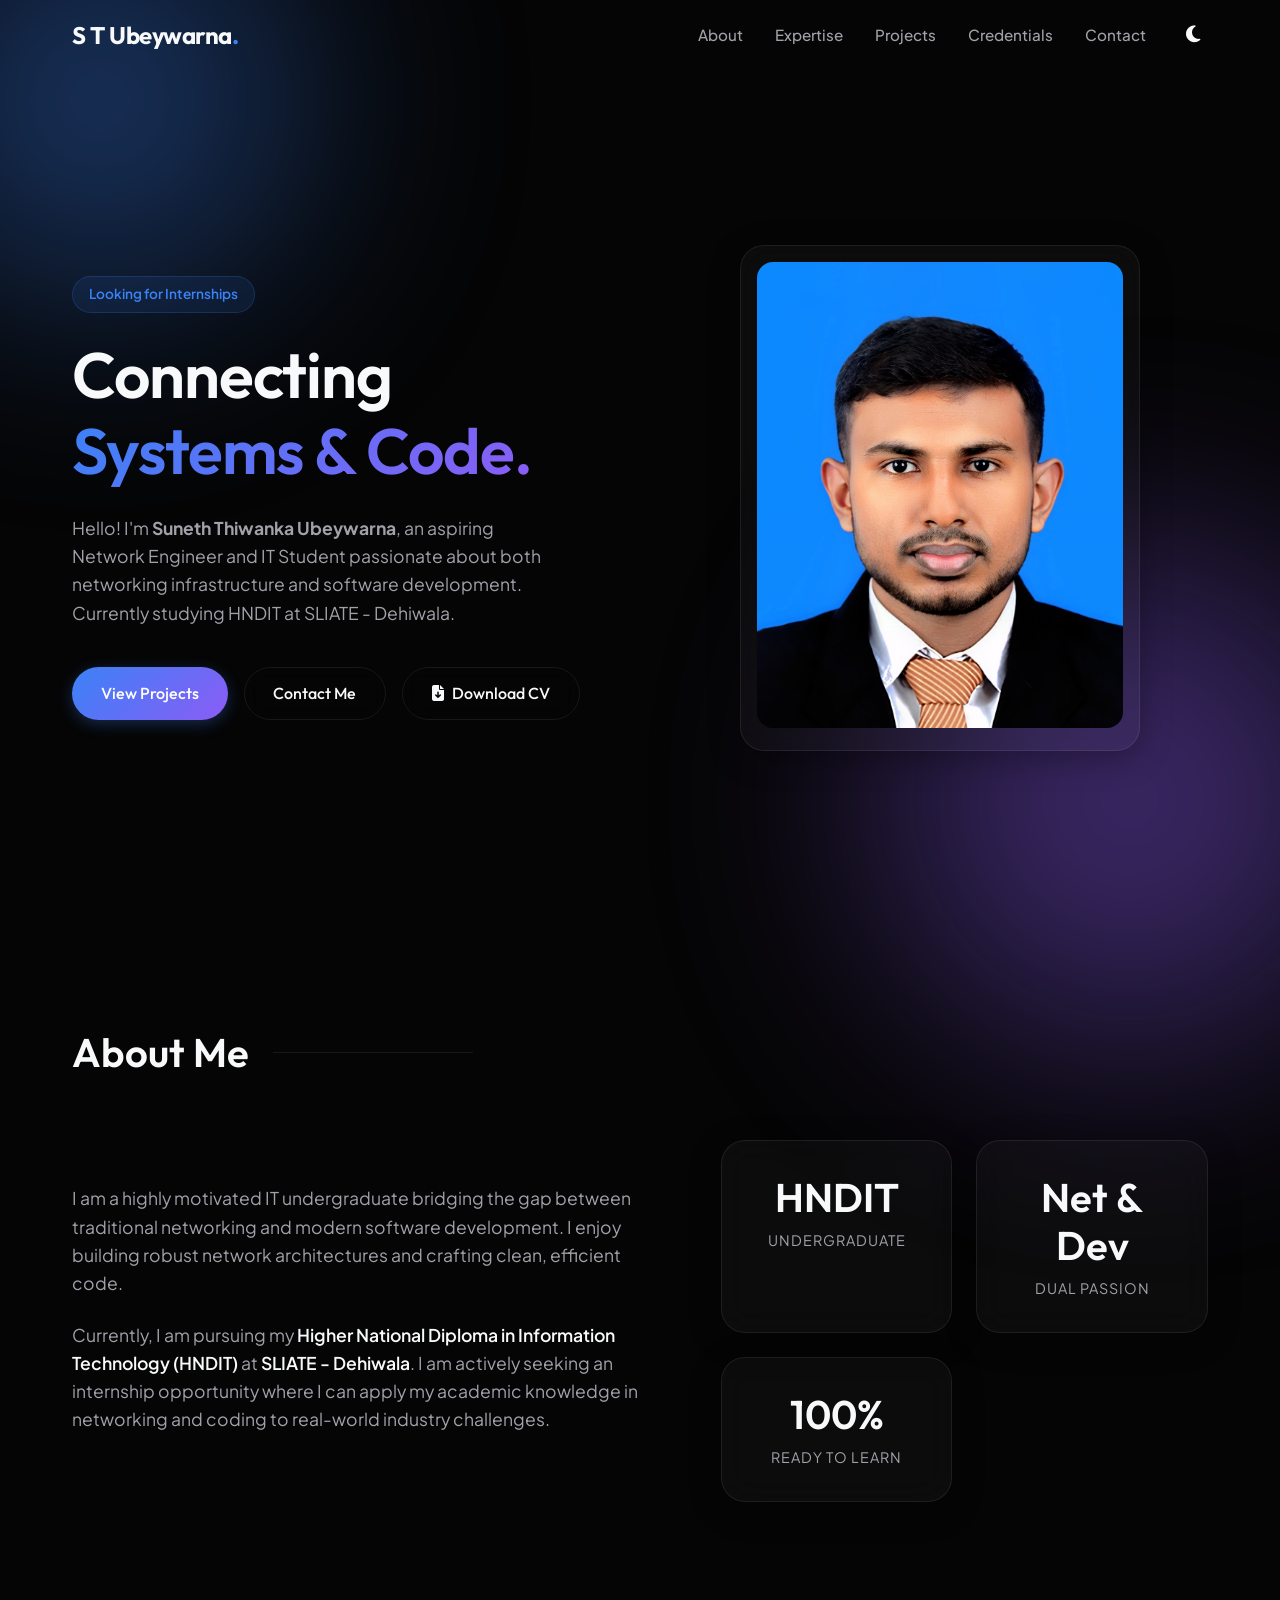
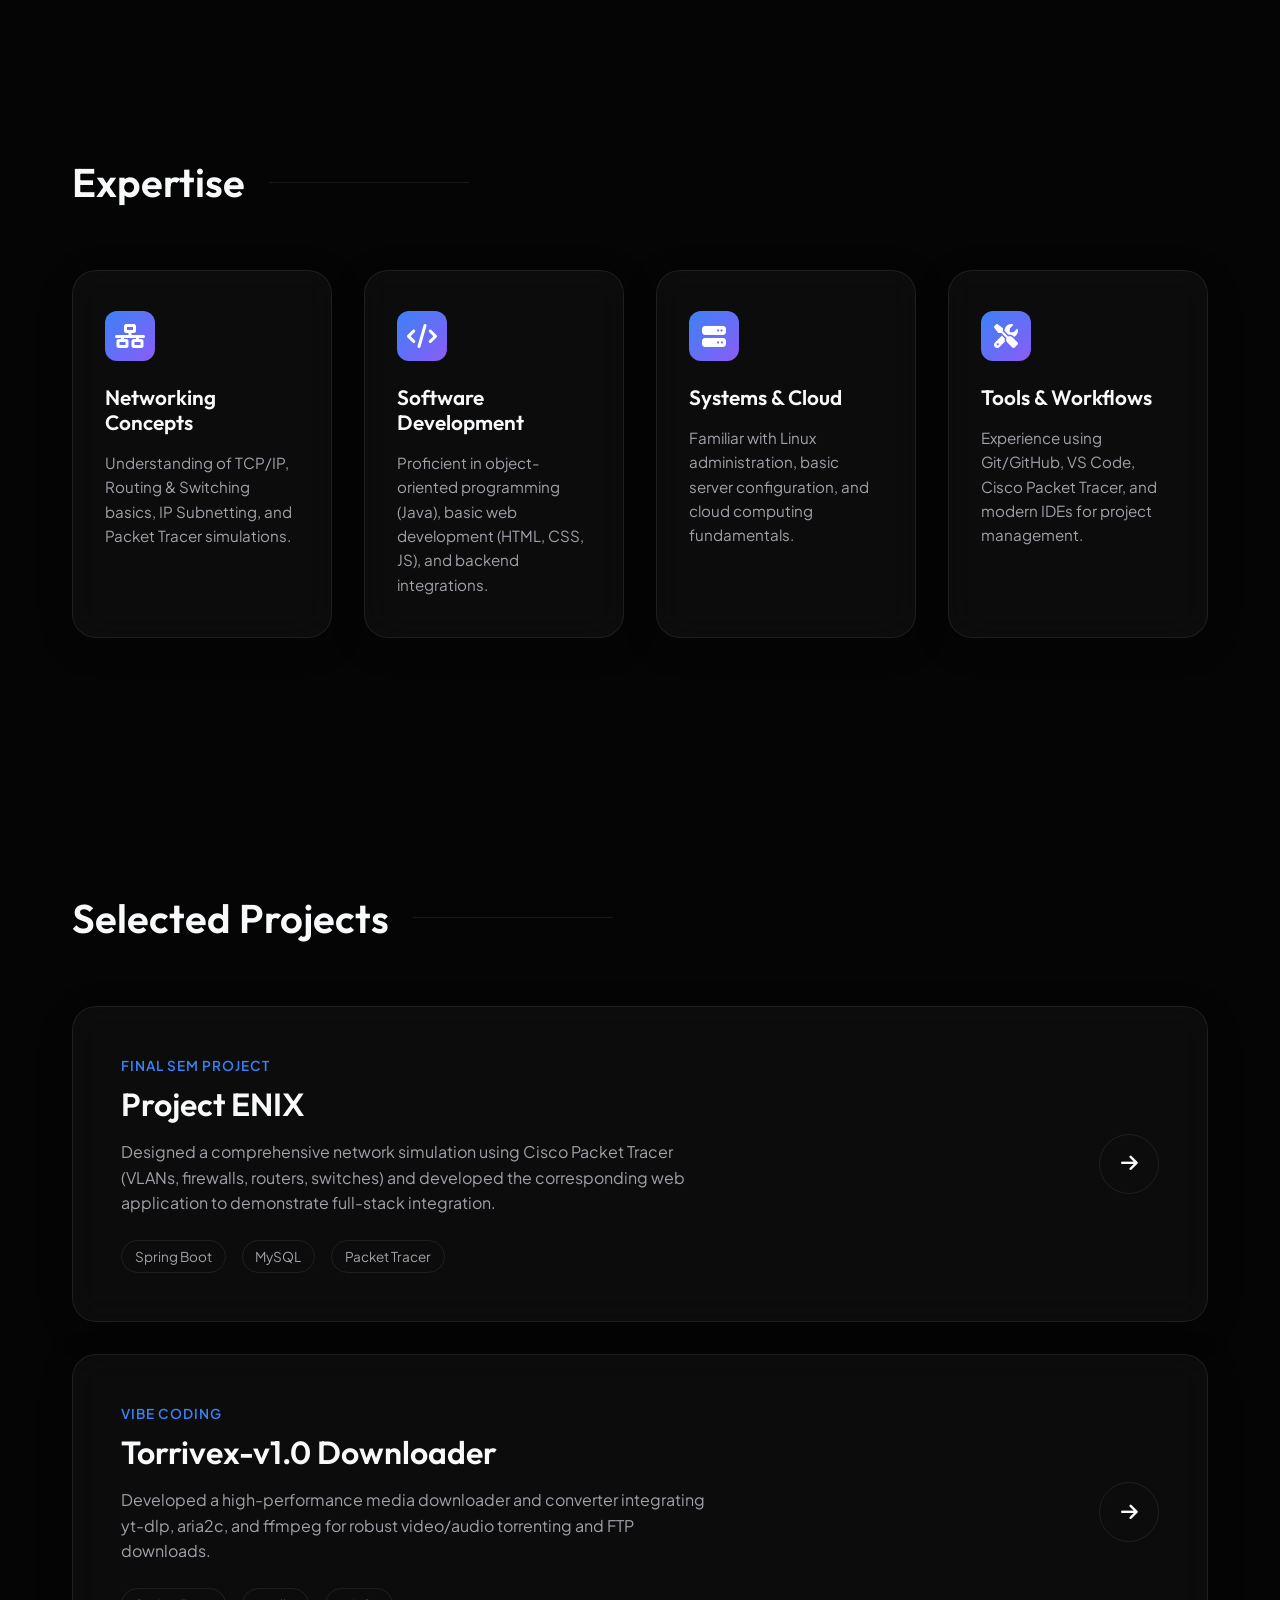
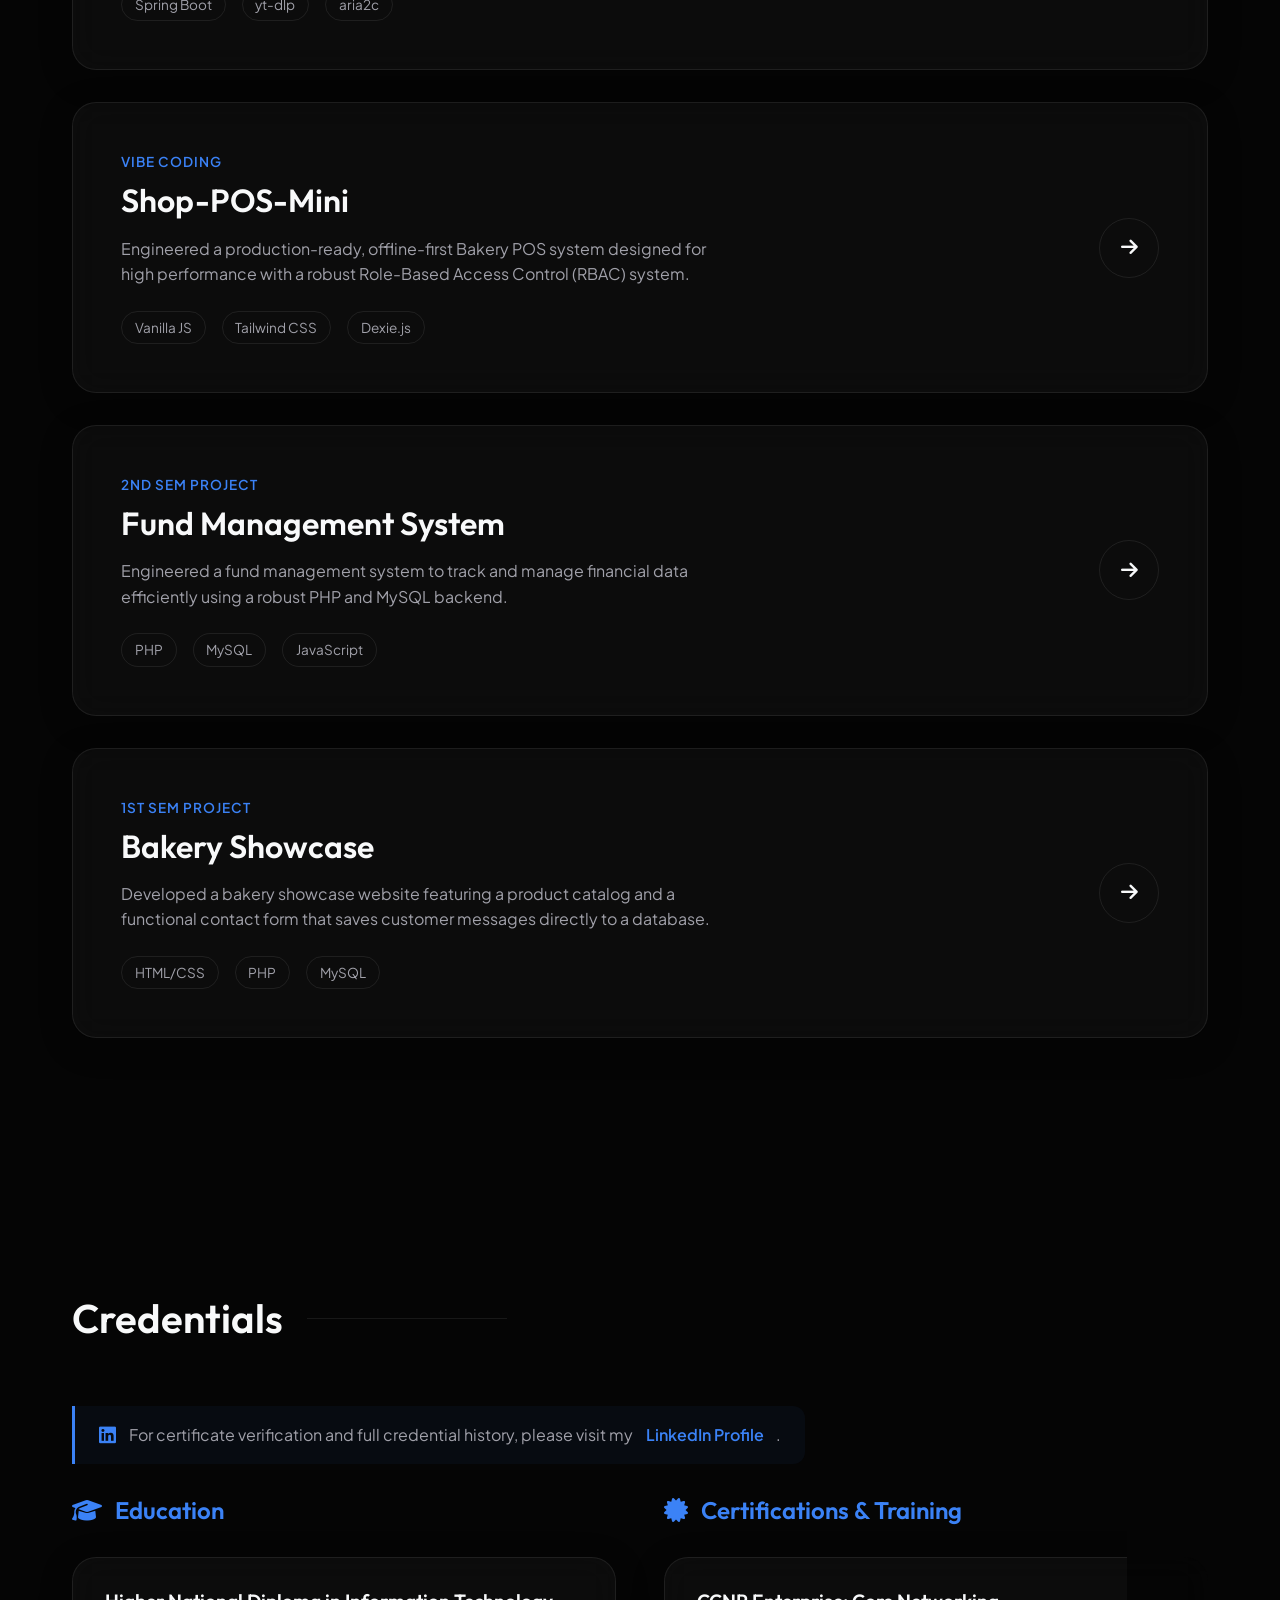
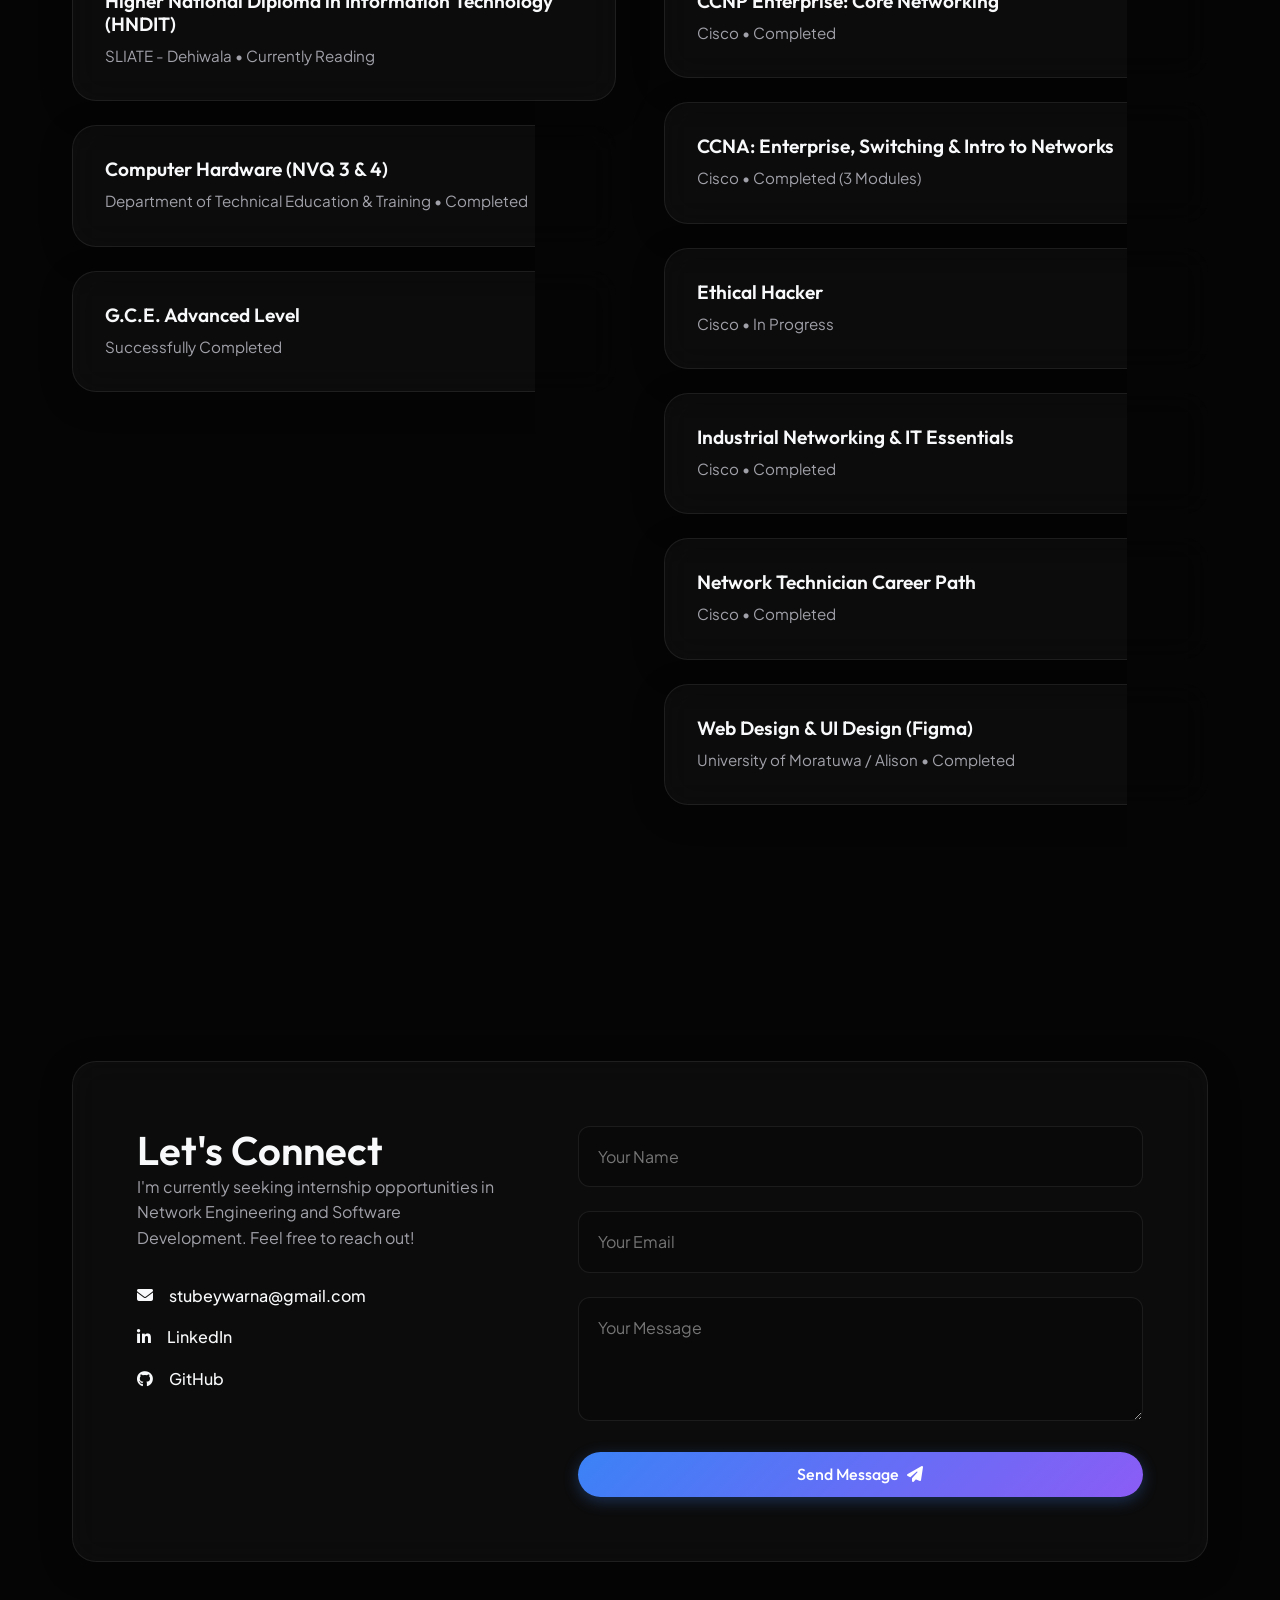
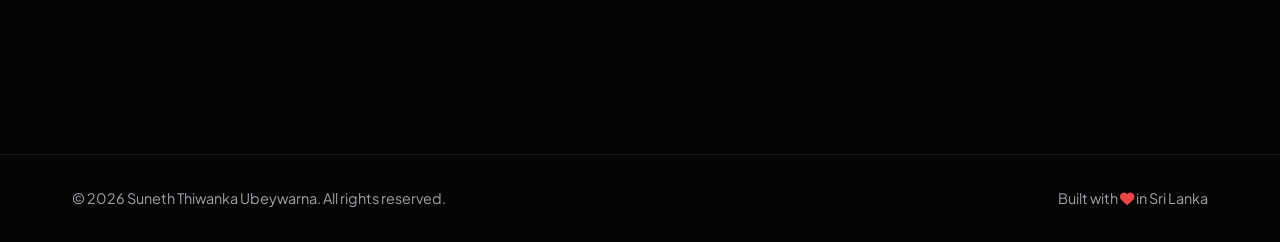
==== index.html @ 0cfcd18c "first commit first commit" ====
<!DOCTYPE html>
<html lang="en">

<head>
  <meta charset="UTF-8" />
  <meta name="viewport" content="width=device-width, initial-scale=1.0" />
  <title>Suneth Thiwanka | Network Engineer Intern</title>

  <!-- Modern Fonts -->
  <link rel="preconnect" href="https://fonts.googleapis.com">
  <link rel="preconnect" href="https://fonts.gstatic.com" crossorigin>
  <link
    href="https://fonts.googleapis.com/css2?family=Outfit:wght@300;400;500;600;700&family=Plus+Jakarta+Sans:wght@400;500;600;700&display=swap"
    rel="stylesheet">

  <!-- Icons -->
  <link rel="stylesheet" href="https://cdnjs.cloudflare.com/ajax/libs/font-awesome/6.5.0/css/all.min.css">

  <!-- Stylesheet -->
  <link rel="stylesheet" href="style.css" />
</head>

<body>

  <!-- Background Effects -->
  <div class="bg-shape shape-1"></div>
  <div class="bg-shape shape-2"></div>

  <!-- Navigation -->
  <header class="glass-nav">
    <div class="nav-container">
      <a href="#" class="logo">S T Ubeywarna<span>.</span></a>
      <div class="menu-toggle" id="menu-toggle">
        <i class="fas fa-bars"></i>
      </div>
      <nav class="nav-links" id="nav-links">
        <a href="#about" class="nav-link">About</a>
        <a href="#expertise" class="nav-link">Expertise</a>
        <a href="#projects" class="nav-link">Projects</a>
        <a href="#credentials" class="nav-link">Credentials</a>
        <a href="#contact" class="nav-link">Contact</a>
        <button class="theme-toggle" id="theme-btn" aria-label="Toggle Theme">
          <i class="fas fa-moon"></i>
        </button>
      </nav>
    </div>
  </header>

  <main>
    <!-- Hero Section -->
    <section id="hero" class="hero-section">
      <div class="hero-content fade-up">
        <div class="badge">Looking for Internships</div>
        <h1 class="hero-title">
          Connecting <br />
          <span class="gradient-text">Systems & Code.</span>
        </h1>
        <p class="hero-subtitle">
          Hello! I'm <strong>Suneth Thiwanka Ubeywarna</strong>, an aspiring Network Engineer and IT Student passionate
          about both networking infrastructure and software development. Currently studying HNDIT at SLIATE - Dehiwala.
        </p>
        <div class="hero-actions">
          <a href="#projects" class="btn btn-primary">View Projects</a>
          <a href="#contact" class="btn btn-secondary">Contact Me</a>
          <a href="Suneth_Thiwanka_CV.html" target="_blank" class="btn btn-secondary"><i
              class="fas fa-file-download"></i> Download CV</a>
        </div>
      </div>
      <div class="hero-image fade-up delay-1">
        <div class="img-wrapper glass-card">
          <img src="img01.jpg" alt="Suneth Thiwanka Ubeywarna" />
          <div class="glow-effect"></div>
        </div>
      </div>
    </section>

    <!-- About Section -->
    <section id="about" class="section">
      <div class="section-header fade-up">
        <h2 class="section-title">About Me</h2>
        <div class="line"></div>
      </div>
      <div class="about-grid">
        <div class="about-text fade-up">
          <p>
            I am a highly motivated IT undergraduate bridging the gap between traditional networking and modern software
            development. I enjoy building robust network architectures and crafting clean, efficient code.
          </p>
          <p>
            Currently, I am pursuing my <strong>Higher National Diploma in Information Technology (HNDIT)</strong> at
            <strong>SLIATE - Dehiwala</strong>. I am actively seeking an internship opportunity where I can apply my
            academic knowledge in networking and coding to real-world industry challenges.
          </p>
        </div>
        <div class="stats-grid fade-up delay-1">
          <div class="stat-card glass-card">
            <h3>HNDIT</h3>
            <p>Undergraduate</p>
          </div>
          <div class="stat-card glass-card">
            <h3>Net & Dev</h3>
            <p>Dual Passion</p>
          </div>
          <div class="stat-card glass-card">
            <h3>100%</h3>
            <p>Ready to Learn</p>
          </div>
        </div>
      </div>
    </section>

    <!-- Expertise / Skills Section -->
    <section id="expertise" class="section">
      <div class="section-header fade-up">
        <h2 class="section-title">Expertise</h2>
        <div class="line"></div>
      </div>
      <div class="expertise-grid fade-up delay-1">

        <div class="expertise-card glass-card">
          <div class="icon-wrapper"><i class="fas fa-network-wired"></i></div>
          <h3>Networking Concepts</h3>
          <p>Understanding of TCP/IP, Routing & Switching basics, IP Subnetting, and Packet Tracer simulations.</p>
        </div>

        <div class="expertise-card glass-card">
          <div class="icon-wrapper"><i class="fas fa-code"></i></div>
          <h3>Software Development</h3>
          <p>Proficient in object-oriented programming (Java), basic web development (HTML, CSS, JS), and backend
            integrations.</p>
        </div>

        <div class="expertise-card glass-card">
          <div class="icon-wrapper"><i class="fas fa-server"></i></div>
          <h3>Systems & Cloud</h3>
          <p>Familiar with Linux administration, basic server configuration, and cloud computing fundamentals.</p>
        </div>

        <div class="expertise-card glass-card">
          <div class="icon-wrapper"><i class="fas fa-tools"></i></div>
          <h3>Tools & Workflows</h3>
          <p>Experience using Git/GitHub, VS Code, Cisco Packet Tracer, and modern IDEs for project management.</p>
        </div>

      </div>
    </section>

    <!-- Projects Section -->
    <section id="projects" class="section">
      <div class="section-header fade-up">
        <h2 class="section-title">Selected Projects</h2>
        <div class="line"></div>
      </div>
      <div class="projects-container">

        <!-- Project 1 -->
        <div class="project-card glass-card fade-up">
          <div class="project-content">
            <span class="project-category">Final Sem Project</span>
            <h3 class="project-title">Project ENIX</h3>
            <p class="project-desc">
              Designed a comprehensive network simulation using Cisco Packet Tracer (VLANs, firewalls, routers,
              switches) and developed the corresponding web application to demonstrate full-stack integration.
            </p>
            <div class="tech-stack">
              <span>Spring Boot</span>
              <span>MySQL</span>
              <span>Packet Tracer</span>
            </div>
          </div>
          <a href="https://github.com/suneththivanka128/ENIX" class="project-link"><i
              class="fas fa-arrow-right"></i></a>
        </div>

        <!-- Project 2 -->
        <div class="project-card glass-card fade-up delay-1">
          <div class="project-content">
            <span class="project-category">Vibe Coding</span>
            <h3 class="project-title">Torrivex-v1.0 Downloader</h3>
            <p class="project-desc">
              Developed a high-performance media downloader and converter integrating yt-dlp, aria2c, and ffmpeg for
              robust video/audio torrenting and FTP downloads.
            </p>
            <div class="tech-stack">
              <span>Spring Boot</span>
              <span>yt-dlp</span>
              <span>aria2c</span>
            </div>
          </div>
          <a href="https://github.com/suneththivanka128/Torrivex-v1.0" class="project-link"><i
              class="fas fa-arrow-right"></i></a>
        </div>

        <!-- Project 3 -->
        <div class="project-card glass-card fade-up delay-2">
          <div class="project-content">
            <span class="project-category">Vibe Coding</span>
            <h3 class="project-title">Shop-POS-Mini</h3>
            <p class="project-desc">
              Engineered a production-ready, offline-first Bakery POS system designed for high performance with a robust
              Role-Based Access Control (RBAC) system.
            </p>
            <div class="tech-stack">
              <span>Vanilla JS</span>
              <span>Tailwind CSS</span>
              <span>Dexie.js</span>
            </div>
          </div>
          <a href="https://github.com/suneththivanka128/shop-pos-mini" class="project-link"><i
              class="fas fa-arrow-right"></i></a>
        </div>

        <!-- Project 4 -->
        <div class="project-card glass-card fade-up">
          <div class="project-content">
            <span class="project-category">2nd Sem Project</span>
            <h3 class="project-title">Fund Management System</h3>
            <p class="project-desc">
              Engineered a fund management system to track and manage financial data efficiently using a robust PHP and
              MySQL backend.
            </p>
            <div class="tech-stack">
              <span>PHP</span>
              <span>MySQL</span>
              <span>JavaScript</span>
            </div>
          </div>
          <a href="https://github.com/suneththivanka128/FundManagementSystem-v2" class="project-link"><i
              class="fas fa-arrow-right"></i></a>
        </div>

        <!-- Project 5 -->
        <div class="project-card glass-card fade-up delay-1">
          <div class="project-content">
            <span class="project-category">1st Sem Project</span>
            <h3 class="project-title">Bakery Showcase</h3>
            <p class="project-desc">
              Developed a bakery showcase website featuring a product catalog and a functional contact form that saves
              customer messages directly to a database.
            </p>
            <div class="tech-stack">
              <span>HTML/CSS</span>
              <span>PHP</span>
              <span>MySQL</span>
            </div>
          </div>
          <a href="https://github.com/suneththivanka128/CakeWebsite" class="project-link"><i
              class="fas fa-arrow-right"></i></a>
        </div>

      </div>
    </section>

    <!-- Credentials Section -->
    <section id="credentials" class="section">
      <div class="section-header fade-up">
        <h2 class="section-title">Credentials</h2>
        <div class="line"></div>
      </div>

      <div class="credentials-notice fade-up">
        <p><i class="fab fa-linkedin"></i> For certificate verification and full credential history, please visit my <a
            href="https://www.linkedin.com/in/suneth-thiwanka-ubeywarna" target="_blank" class="inline-link">LinkedIn
            Profile</a>.</p>
      </div>

      <div class="credentials-grid fade-up delay-1">

        <!-- Education -->
        <div class="cred-column">
          <h3 class="cred-title"><i class="fas fa-graduation-cap"></i> Education</h3>
          <div class="cred-list">
            <div class="cred-item glass-card">
              <h4>Higher National Diploma in Information Technology (HNDIT)</h4>
              <p>SLIATE - Dehiwala &bull; Currently Reading</p>
            </div>
            <div class="cred-item glass-card">
              <h4>Computer Hardware (NVQ 3 & 4)</h4>
              <p>Department of Technical Education & Training &bull; Completed</p>
            </div>
            <div class="cred-item glass-card">
              <h4>G.C.E. Advanced Level</h4>
              <p>Successfully Completed</p>
            </div>
          </div>
        </div>

        <!-- Certifications & Training -->
        <div class="cred-column">
          <h3 class="cred-title"><i class="fas fa-certificate"></i> Certifications & Training</h3>
          <div class="cred-list">
            <div class="cred-item glass-card">
              <h4>CCNP Enterprise: Core Networking</h4>
              <p>Cisco &bull; Completed</p>
              <!-- <a href="#" class="cert-link">Verify <i class="fas fa-external-link-alt"></i></a> -->
            </div>
            <div class="cred-item glass-card">
              <h4>CCNA: Enterprise, Switching & Intro to Networks</h4>
              <p>Cisco &bull; Completed (3 Modules)</p>
              <!-- <a href="#" class="cert-link">Verify <i class="fas fa-external-link-alt"></i></a> -->
            </div>
            <div class="cred-item glass-card">
              <h4>Ethical Hacker</h4>
              <p>Cisco &bull; In Progress</p>
              <!-- <a href="#" class="cert-link">Verify <i class="fas fa-external-link-alt"></i></a> -->
            </div>
            <div class="cred-item glass-card">
              <h4>Industrial Networking & IT Essentials</h4>
              <p>Cisco &bull; Completed</p>
              <!-- <a href="#" class="cert-link">Verify <i class="fas fa-external-link-alt"></i></a> -->
            </div>
            <div class="cred-item glass-card">
              <h4>Network Technician Career Path</h4>
              <p>Cisco &bull; Completed</p>
              <!-- <a href="#" class="cert-link">Verify <i class="fas fa-external-link-alt"></i></a> -->
            </div>
            <div class="cred-item glass-card">
              <h4>Web Design & UI Design (Figma)</h4>
              <p>University of Moratuwa / Alison &bull; Completed</p>
              <!-- <a href="#" class="cert-link">Verify <i class="fas fa-external-link-alt"></i></a> -->
            </div>
          </div>
        </div>

      </div>
    </section>

    <!-- Contact Section -->
    <section id="contact" class="section">
      <div class="contact-container glass-card fade-up">
        <div class="contact-info">
          <h2 class="section-title">Let's Connect</h2>
          <p>I'm currently seeking internship opportunities in Network Engineering and Software Development. Feel free
            to reach out!</p>

          <div class="social-links">
            <a href="mailto:stubeywarna@gmail.com" class="social-btn"><i class="fas fa-envelope"></i>
              stubeywarna@gmail.com</a>
            <a href="https://www.linkedin.com/in/suneth-thiwanka-ubeywarna" class="social-btn" target="_blank"><i
                class="fab fa-linkedin-in"></i> LinkedIn</a>
            <a href="https://github.com/suneththivanka128" class="social-btn" target="_blank"><i
                class="fab fa-github"></i> GitHub</a>
          </div>
        </div>
        <div class="contact-form-wrapper">
          <form id="contact-form" class="modern-form" action="https://formspree.io/f/xzdoleed" method="POST">
            <div class="form-group">
              <input type="text" id="name" name="name" placeholder="Your Name" required>
            </div>
            <div class="form-group">
              <input type="email" id="email" name="email" placeholder="Your Email" required>
            </div>
            <div class="form-group">
              <textarea id="message" name="message" rows="4" placeholder="Your Message" required></textarea>
            </div>
            <button type="submit" class="btn btn-primary w-100">Send Message <i class="fas fa-paper-plane"></i></button>
          </form>
        </div>
      </div>
    </section>
  </main>

  <footer>
    <div class="footer-content">
      <p>&copy; 2026 Suneth Thiwanka Ubeywarna. All rights reserved.</p>
      <p class="built-with">Built with <i class="fas fa-heart"></i> in Sri Lanka</p>
    </div>
  </footer>

  <script src="script.js"></script>
</body>

</html>
---- style.css ----
/* BASE VARIABLES & THEME */
:root {
  /* Dark Theme (Default) */
  --bg-color: #050505;
  --bg-secondary: #111111;
  --text-primary: #f8f9fa;
  --text-secondary: #a1a1aa;
  
  --accent-1: #3b82f6; /* Blue */
  --accent-2: #8b5cf6; /* Purple */
  --accent-gradient: linear-gradient(135deg, var(--accent-1), var(--accent-2));
  
  --glass-bg: rgba(255, 255, 255, 0.03);
  --glass-border: rgba(255, 255, 255, 0.08);
  --glass-shadow: 0 8px 32px 0 rgba(0, 0, 0, 0.3);
  
  --font-heading: 'Outfit', sans-serif;
  --font-body: 'Plus Jakarta Sans', sans-serif;
  
  --transition: all 0.3s cubic-bezier(0.25, 0.8, 0.25, 1);
}

[data-theme="light"] {
  --bg-color: #f8fafc;
  --bg-secondary: #ffffff;
  --text-primary: #0f172a;
  --text-secondary: #64748b;
  
  --accent-1: #2563eb;
  --accent-2: #7c3aed;
  
  --glass-bg: rgba(255, 255, 255, 0.7);
  --glass-border: rgba(0, 0, 0, 0.05);
  --glass-shadow: 0 8px 32px 0 rgba(0, 0, 0, 0.05);
}

/* RESET & BASE */
* {
  margin: 0;
  padding: 0;
  box-sizing: border-box;
}

html {
  scroll-behavior: smooth;
}

body {
  font-family: var(--font-body);
  background-color: var(--bg-color);
  color: var(--text-primary);
  line-height: 1.6;
  overflow-x: hidden;
  transition: background-color 0.4s ease, color 0.4s ease;
}

/* BACKGROUND SHAPES */
.bg-shape {
  position: fixed;
  border-radius: 50%;
  filter: blur(120px);
  z-index: -1;
  opacity: 0.4;
  animation: float 20s infinite ease-in-out alternate;
}
.shape-1 {
  width: 400px;
  height: 400px;
  background: var(--accent-1);
  top: -100px;
  left: -100px;
}
.shape-2 {
  width: 500px;
  height: 500px;
  background: var(--accent-2);
  bottom: -150px;
  right: -100px;
  animation-delay: -5s;
}

@keyframes float {
  0% { transform: translate(0, 0) rotate(0deg); }
  100% { transform: translate(100px, 100px) rotate(45deg); }
}

/* TYPOGRAPHY */
h1, h2, h3, h4 {
  font-family: var(--font-heading);
  font-weight: 600;
  line-height: 1.2;
}

.gradient-text {
  background: var(--accent-gradient);
  -webkit-background-clip: text;
  -webkit-text-fill-color: transparent;
  background-clip: text;
}

/* BUTTONS */
.btn {
  display: inline-flex;
  align-items: center;
  justify-content: center;
  gap: 0.5rem;
  padding: 0.8rem 1.8rem;
  border-radius: 100px;
  font-family: var(--font-heading);
  font-weight: 500;
  text-decoration: none;
  cursor: pointer;
  transition: var(--transition);
  border: none;
  font-size: 1rem;
}

.btn-primary {
  background: var(--accent-gradient);
  color: white;
  box-shadow: 0 4px 15px rgba(59, 130, 246, 0.3);
}

.btn-primary:hover {
  transform: translateY(-2px);
  box-shadow: 0 8px 25px rgba(59, 130, 246, 0.5);
}

.btn-secondary {
  background: transparent;
  color: var(--text-primary);
  border: 1px solid var(--glass-border);
  backdrop-filter: blur(10px);
}

.btn-secondary:hover {
  background: var(--glass-bg);
  border-color: var(--accent-1);
}

/* GLASSMORPHISM UTILITIES */
.glass-card {
  background: var(--glass-bg);
  border: 1px solid var(--glass-border);
  backdrop-filter: blur(16px);
  -webkit-backdrop-filter: blur(16px);
  border-radius: 24px;
  box-shadow: var(--glass-shadow);
}

/* NAVIGATION */
.glass-nav {
  position: fixed;
  top: 0;
  width: 100%;
  z-index: 1000;
  padding: 1rem 0;
  transition: var(--transition);
}

.glass-nav.scrolled {
  background: var(--glass-bg);
  backdrop-filter: blur(20px);
  border-bottom: 1px solid var(--glass-border);
  padding: 0.8rem 0;
}

.nav-container {
  max-width: 1200px;
  margin: 0 auto;
  padding: 0 2rem;
  display: flex;
  justify-content: space-between;
  align-items: center;
}

.logo {
  font-family: var(--font-heading);
  font-size: 1.5rem;
  font-weight: 700;
  text-decoration: none;
  color: var(--text-primary);
  letter-spacing: -0.5px;
}

.logo span {
  color: var(--accent-1);
}

.nav-links {
  display: flex;
  gap: 2rem;
  align-items: center;
}

.nav-link {
  text-decoration: none;
  color: var(--text-secondary);
  font-weight: 500;
  font-size: 0.95rem;
  transition: var(--transition);
}

.nav-link:hover {
  color: var(--text-primary);
}

.theme-toggle {
  background: transparent;
  border: none;
  color: var(--text-primary);
  font-size: 1.2rem;
  cursor: pointer;
  transition: var(--transition);
  padding: 0.5rem;
  border-radius: 50%;
}
.theme-toggle:hover {
  background: var(--glass-bg);
  color: var(--accent-1);
}

.menu-toggle {
  display: none;
  font-size: 1.5rem;
  cursor: pointer;
  color: var(--text-primary);
}

/* LAYOUT & SECTIONS */
main {
  max-width: 1200px;
  margin: 0 auto;
  padding: 0 2rem;
}

.section {
  padding: 8rem 0;
}

.section-header {
  margin-bottom: 4rem;
  display: flex;
  align-items: center;
  gap: 1.5rem;
}

.section-title {
  font-size: 2.5rem;
}

.line {
  flex: 1;
  height: 1px;
  background: var(--glass-border);
  max-width: 200px;
}

/* HERO SECTION */
.hero-section {
  min-height: 100vh;
  display: grid;
  grid-template-columns: 1fr 1fr;
  align-items: center;
  gap: 4rem;
  padding-top: 6rem;
}

.badge {
  display: inline-block;
  padding: 0.4rem 1rem;
  background: rgba(59, 130, 246, 0.1);
  color: var(--accent-1);
  border: 1px solid rgba(59, 130, 246, 0.2);
  border-radius: 100px;
  font-size: 0.85rem;
  font-weight: 600;
  margin-bottom: 1.5rem;
}

.hero-title {
  font-size: clamp(3rem, 5vw, 5rem);
  margin-bottom: 1.5rem;
  letter-spacing: -1px;
}

.hero-subtitle {
  color: var(--text-secondary);
  font-size: 1.1rem;
  margin-bottom: 2.5rem;
  max-width: 90%;
}

.hero-actions {
  display: flex;
  gap: 1rem;
}

.hero-image {
  position: relative;
  display: flex;
  justify-content: center;
}

.img-wrapper {
  width: 100%;
  max-width: 400px;
  aspect-ratio: 4/5;
  padding: 1rem;
  position: relative;
}

.img-wrapper img {
  width: 100%;
  height: 100%;
  object-fit: cover;
  border-radius: 16px;
}

/* ABOUT SECTION */
.about-grid {
  display: grid;
  grid-template-columns: 1.2fr 1fr;
  gap: 4rem;
  align-items: center;
}

.about-text p {
  color: var(--text-secondary);
  margin-bottom: 1.5rem;
  font-size: 1.1rem;
}

.about-text strong {
  color: var(--text-primary);
  font-weight: 600;
}

.stats-grid {
  display: grid;
  grid-template-columns: 1fr 1fr;
  gap: 1.5rem;
}

.stat-card {
  padding: 2rem;
  text-align: center;
  transition: var(--transition);
}

.stat-card:hover {
  transform: translateY(-5px);
  border-color: var(--accent-1);
}

.stat-card h3 {
  font-size: 2.5rem;
  color: var(--text-primary);
  margin-bottom: 0.5rem;
}

.stat-card p {
  color: var(--text-secondary);
  font-size: 0.9rem;
  text-transform: uppercase;
  letter-spacing: 1px;
}

/* EXPERTISE SECTION */
.expertise-grid {
  display: grid;
  grid-template-columns: repeat(auto-fit, minmax(250px, 1fr));
  gap: 2rem;
}

.expertise-card {
  padding: 2.5rem 2rem;
  transition: var(--transition);
}

.expertise-card:hover {
  transform: translateY(-5px);
  border-color: rgba(139, 92, 246, 0.3);
  box-shadow: 0 10px 40px rgba(139, 92, 246, 0.1);
}

.icon-wrapper {
  width: 50px;
  height: 50px;
  background: var(--accent-gradient);
  border-radius: 12px;
  display: flex;
  align-items: center;
  justify-content: center;
  color: white;
  font-size: 1.5rem;
  margin-bottom: 1.5rem;
}

.expertise-card h3 {
  margin-bottom: 1rem;
  font-size: 1.3rem;
}

.expertise-card p {
  color: var(--text-secondary);
  font-size: 0.95rem;
}

/* PROJECTS SECTION */
.projects-container {
  display: flex;
  flex-direction: column;
  gap: 2rem;
}

.project-card {
  display: flex;
  justify-content: space-between;
  align-items: center;
  padding: 3rem;
  transition: var(--transition);
  position: relative;
  overflow: hidden;
}

.project-card:hover {
  border-color: var(--accent-1);
  transform: translateX(10px);
}

.project-category {
  color: var(--accent-1);
  font-size: 0.85rem;
  font-weight: 600;
  text-transform: uppercase;
  letter-spacing: 1px;
  margin-bottom: 0.5rem;
  display: block;
}

.project-title {
  font-size: 2rem;
  margin-bottom: 1rem;
}

.project-desc {
  color: var(--text-secondary);
  max-width: 600px;
  margin-bottom: 1.5rem;
}

.tech-stack {
  display: flex;
  gap: 1rem;
}

.tech-stack span {
  font-size: 0.85rem;
  color: var(--text-secondary);
  border: 1px solid var(--glass-border);
  padding: 0.3rem 0.8rem;
  border-radius: 100px;
}

.project-link {
  width: 60px;
  height: 60px;
  border-radius: 50%;
  border: 1px solid var(--glass-border);
  display: flex;
  align-items: center;
  justify-content: center;
  color: var(--text-primary);
  text-decoration: none;
  font-size: 1.2rem;
  transition: var(--transition);
}

.project-card:hover .project-link {
  background: var(--accent-1);
  border-color: var(--accent-1);
  color: white;
  transform: rotate(-45deg);
}

/* CREDENTIALS SECTION */
.credentials-grid {
  display: grid;
  grid-template-columns: 1fr 1fr;
  gap: 3rem;
}

.cred-title {
  font-size: 1.5rem;
  margin-bottom: 2rem;
  display: flex;
  align-items: center;
  gap: 0.8rem;
  color: var(--accent-1);
}

.cred-list {
  display: flex;
  flex-direction: column;
  gap: 1.5rem;
}

.cred-item {
  padding: 2rem;
  transition: var(--transition);
}

.cred-item:hover {
  transform: translateX(10px);
  border-color: rgba(139, 92, 246, 0.3);
}

.cred-item h4 {
  font-size: 1.2rem;
  margin-bottom: 0.5rem;
}

.cred-item p {
  color: var(--text-secondary);
  font-size: 0.95rem;
}

.credentials-notice {
  margin-bottom: 2rem;
  padding: 1rem 1.5rem;
  background: rgba(59, 130, 246, 0.05);
  border-left: 3px solid var(--accent-1);
  border-radius: 0 12px 12px 0;
  display: inline-block;
}

.credentials-notice p {
  display: flex;
  align-items: center;
  gap: 0.8rem;
  color: var(--text-secondary);
  font-size: 1rem;
}

.credentials-notice i {
  color: var(--accent-1);
  font-size: 1.2rem;
}

.inline-link {
  color: var(--accent-1);
  text-decoration: none;
  font-weight: 600;
  position: relative;
}

.inline-link::after {
  content: '';
  position: absolute;
  width: 0;
  height: 2px;
  bottom: -2px;
  left: 0;
  background: var(--accent-gradient);
  transition: var(--transition);
}

.inline-link:hover::after {
  width: 100%;
}

.cert-link {
  display: inline-flex;
  align-items: center;
  gap: 0.5rem;
  margin-top: 1rem;
  color: var(--accent-1);
  text-decoration: none;
  font-size: 0.85rem;
  font-weight: 600;
  transition: var(--transition);
  opacity: 0.8;
}

.cert-link:hover {
  gap: 0.8rem;
  opacity: 1;
  color: var(--accent-2);
}

/* CONTACT SECTION */
.contact-container {
  display: grid;
  grid-template-columns: 1fr 1.5fr;
  padding: 4rem;
  gap: 4rem;
}

.contact-info p {
  color: var(--text-secondary);
  margin-bottom: 2rem;
}

.social-links {
  display: flex;
  flex-direction: column;
  gap: 1rem;
}

.social-btn {
  display: inline-flex;
  align-items: center;
  gap: 1rem;
  color: var(--text-primary);
  text-decoration: none;
  font-weight: 500;
  transition: var(--transition);
}

.social-btn:hover {
  color: var(--accent-1);
  transform: translateX(5px);
}

.modern-form {
  display: flex;
  flex-direction: column;
  gap: 1.5rem;
}

.form-group input,
.form-group textarea {
  width: 100%;
  padding: 1.2rem;
  background: rgba(0, 0, 0, 0.2);
  border: 1px solid var(--glass-border);
  border-radius: 12px;
  color: var(--text-primary);
  font-family: var(--font-body);
  font-size: 1rem;
  transition: var(--transition);
}

[data-theme="light"] .form-group input,
[data-theme="light"] .form-group textarea {
  background: rgba(255, 255, 255, 0.5);
}

.form-group input:focus,
.form-group textarea:focus {
  outline: none;
  border-color: var(--accent-1);
  background: var(--glass-bg);
}

.w-100 {
  width: 100%;
}

/* FOOTER */
footer {
  border-top: 1px solid var(--glass-border);
  padding: 2rem 0;
  margin-top: 4rem;
}

.footer-content {
  max-width: 1200px;
  margin: 0 auto;
  padding: 0 2rem;
  display: flex;
  justify-content: space-between;
  align-items: center;
  color: var(--text-secondary);
  font-size: 0.9rem;
}

.built-with i {
  color: #ef4444;
}

/* RESPONSIVE DESIGN */
@media (max-width: 992px) {
  .hero-section, .about-grid, .contact-container, .credentials-grid {
    grid-template-columns: 1fr;
    gap: 3rem;
  }
  
  .hero-section {
    padding-top: 8rem;
    text-align: center;
  }
  
  .hero-actions {
    justify-content: center;
  }
  
  .project-card {
    flex-direction: column;
    align-items: flex-start;
    gap: 2rem;
    padding: 2rem;
  }
  
  .project-link {
    position: absolute;
    top: 2rem;
    right: 2rem;
  }
}

@media (max-width: 768px) {
  .menu-toggle {
    display: block;
  }
  
  .nav-links {
    position: fixed;
    top: 0;
    right: -100%;
    height: 100vh;
    width: 250px;
    background: var(--bg-secondary);
    flex-direction: column;
    justify-content: center;
    padding: 2rem;
    transition: 0.3s ease-in-out;
    border-left: 1px solid var(--glass-border);
  }
  
  .nav-links.active {
    right: 0;
  }
  
  .contact-container {
    padding: 2rem;
  }
  
  .footer-content {
    flex-direction: column;
    gap: 1rem;
    text-align: center;
  }
}

/* ANIMATIONS */
.fade-up {
  opacity: 0;
  transform: translateY(30px);
  transition: opacity 0.8s ease, transform 0.8s ease;
}

.fade-up.visible {
  opacity: 1;
  transform: translateY(0);
}

.delay-1 { transition-delay: 0.2s; }
.delay-2 { transition-delay: 0.4s; }
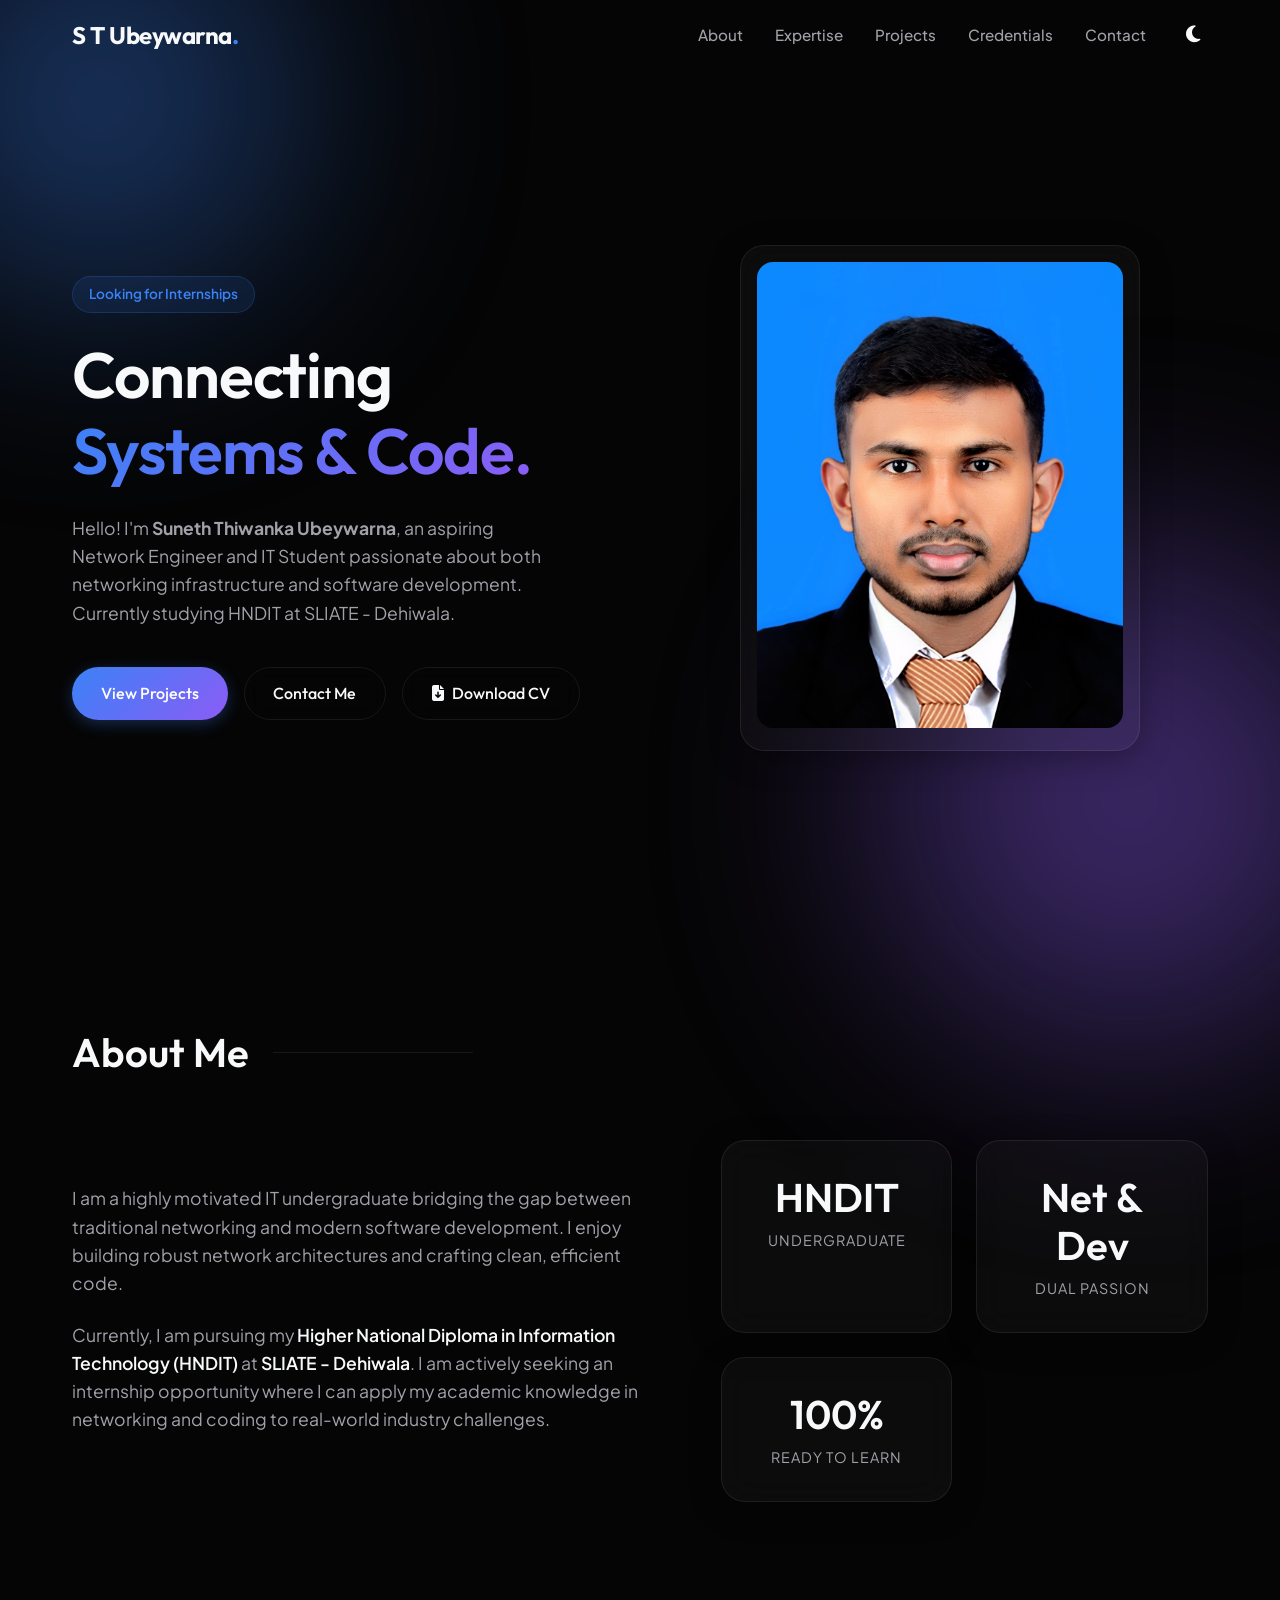
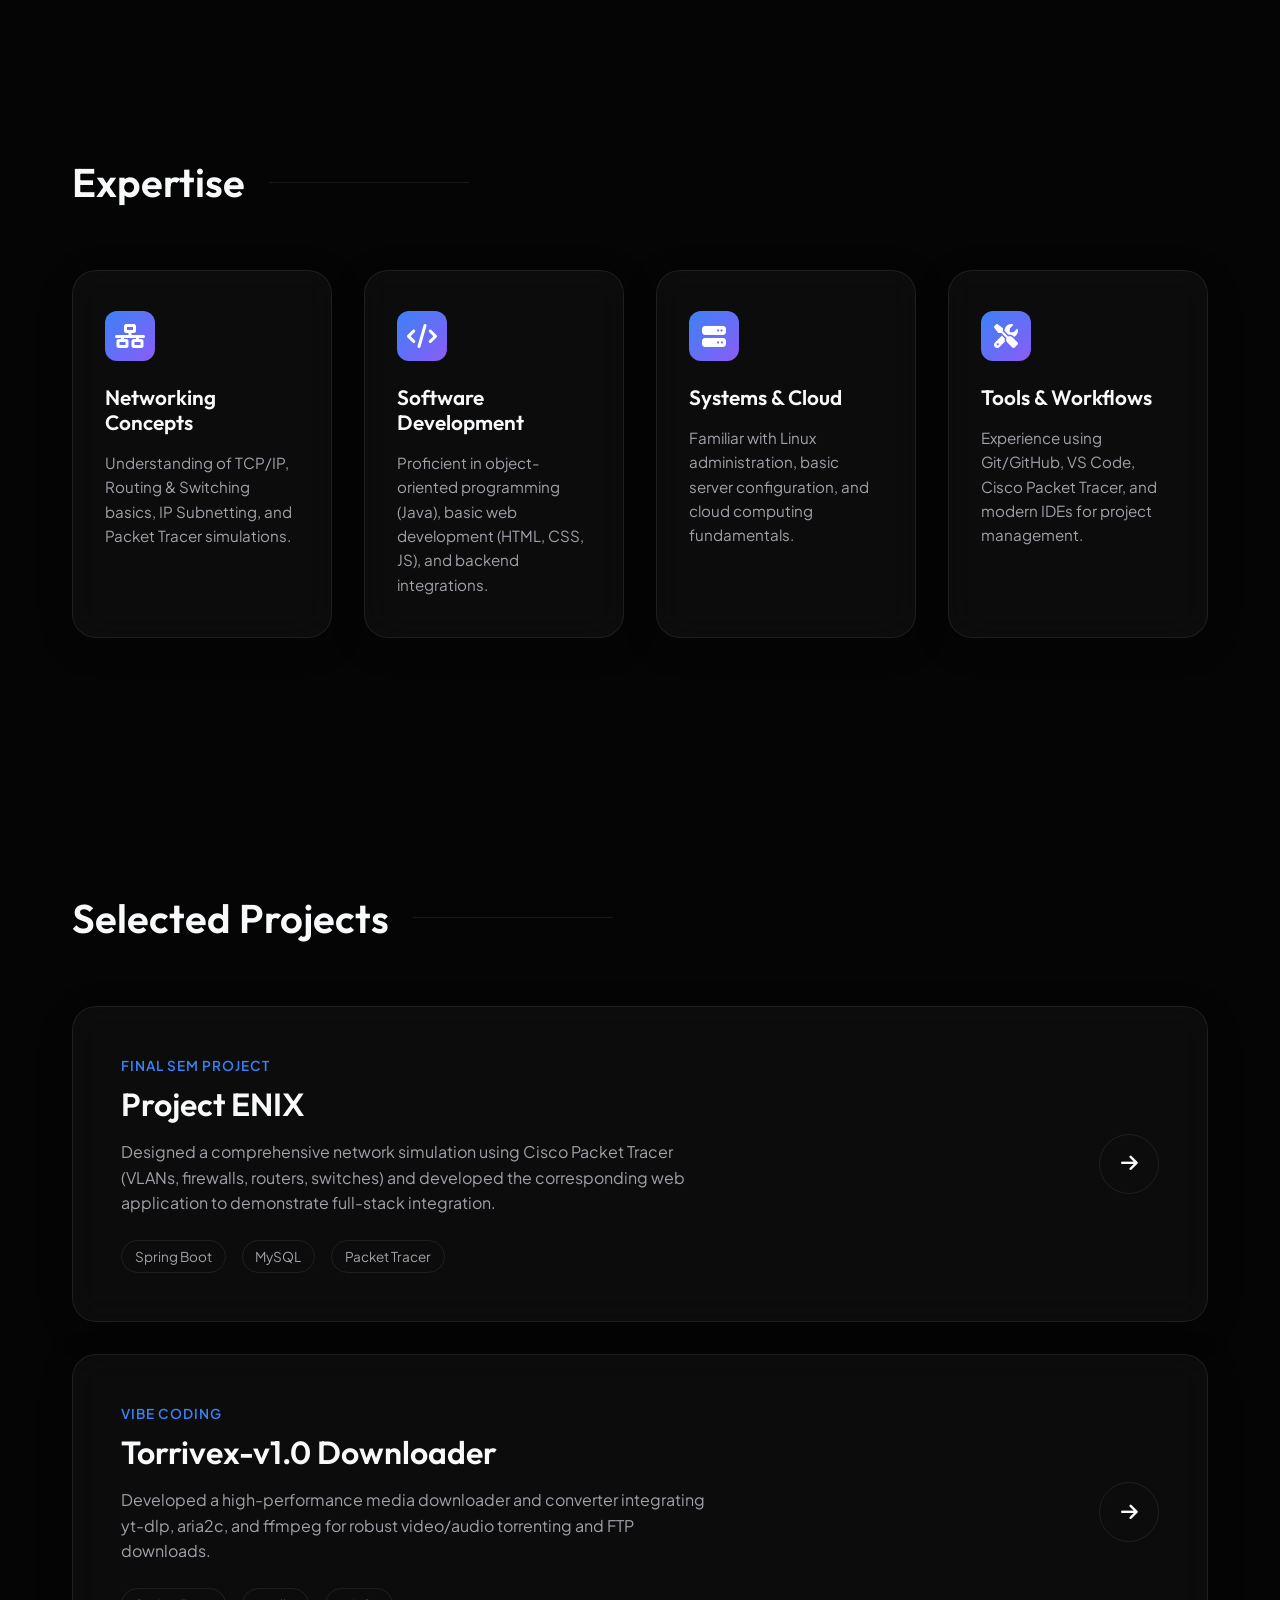
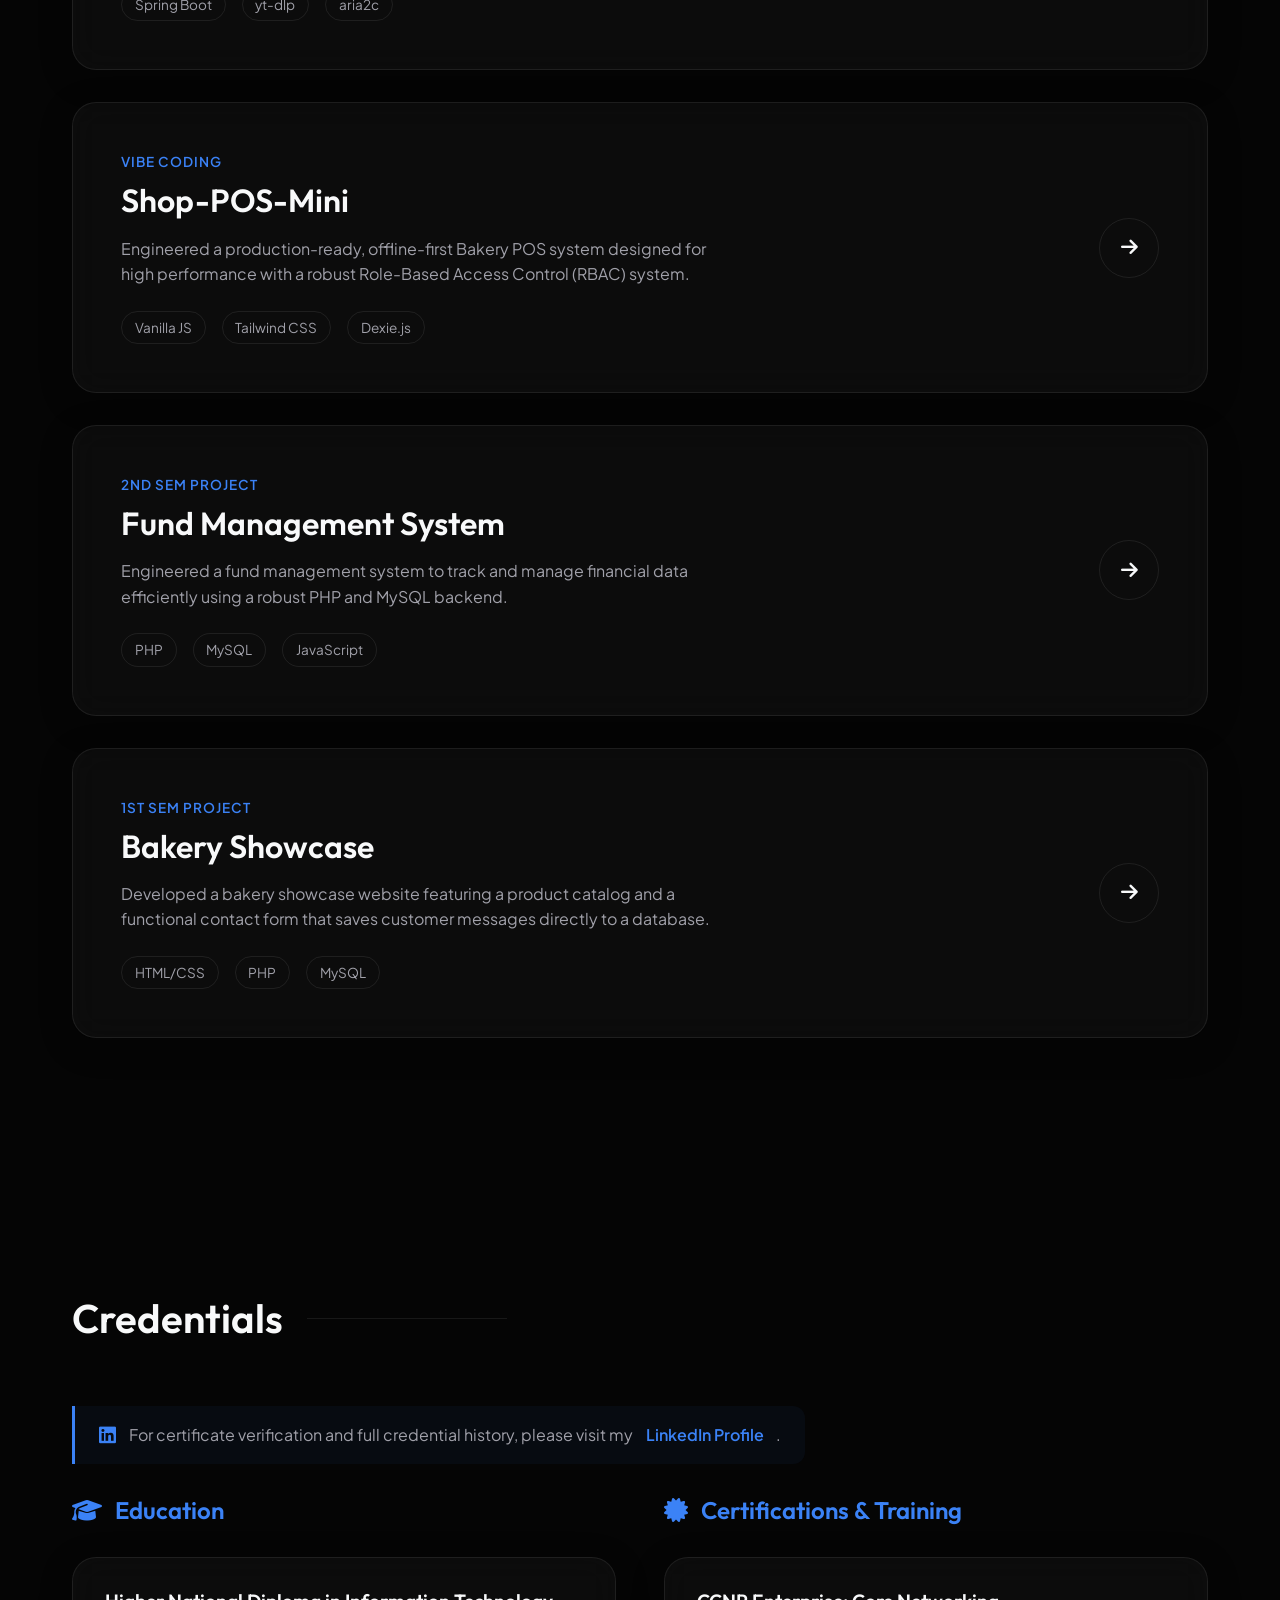
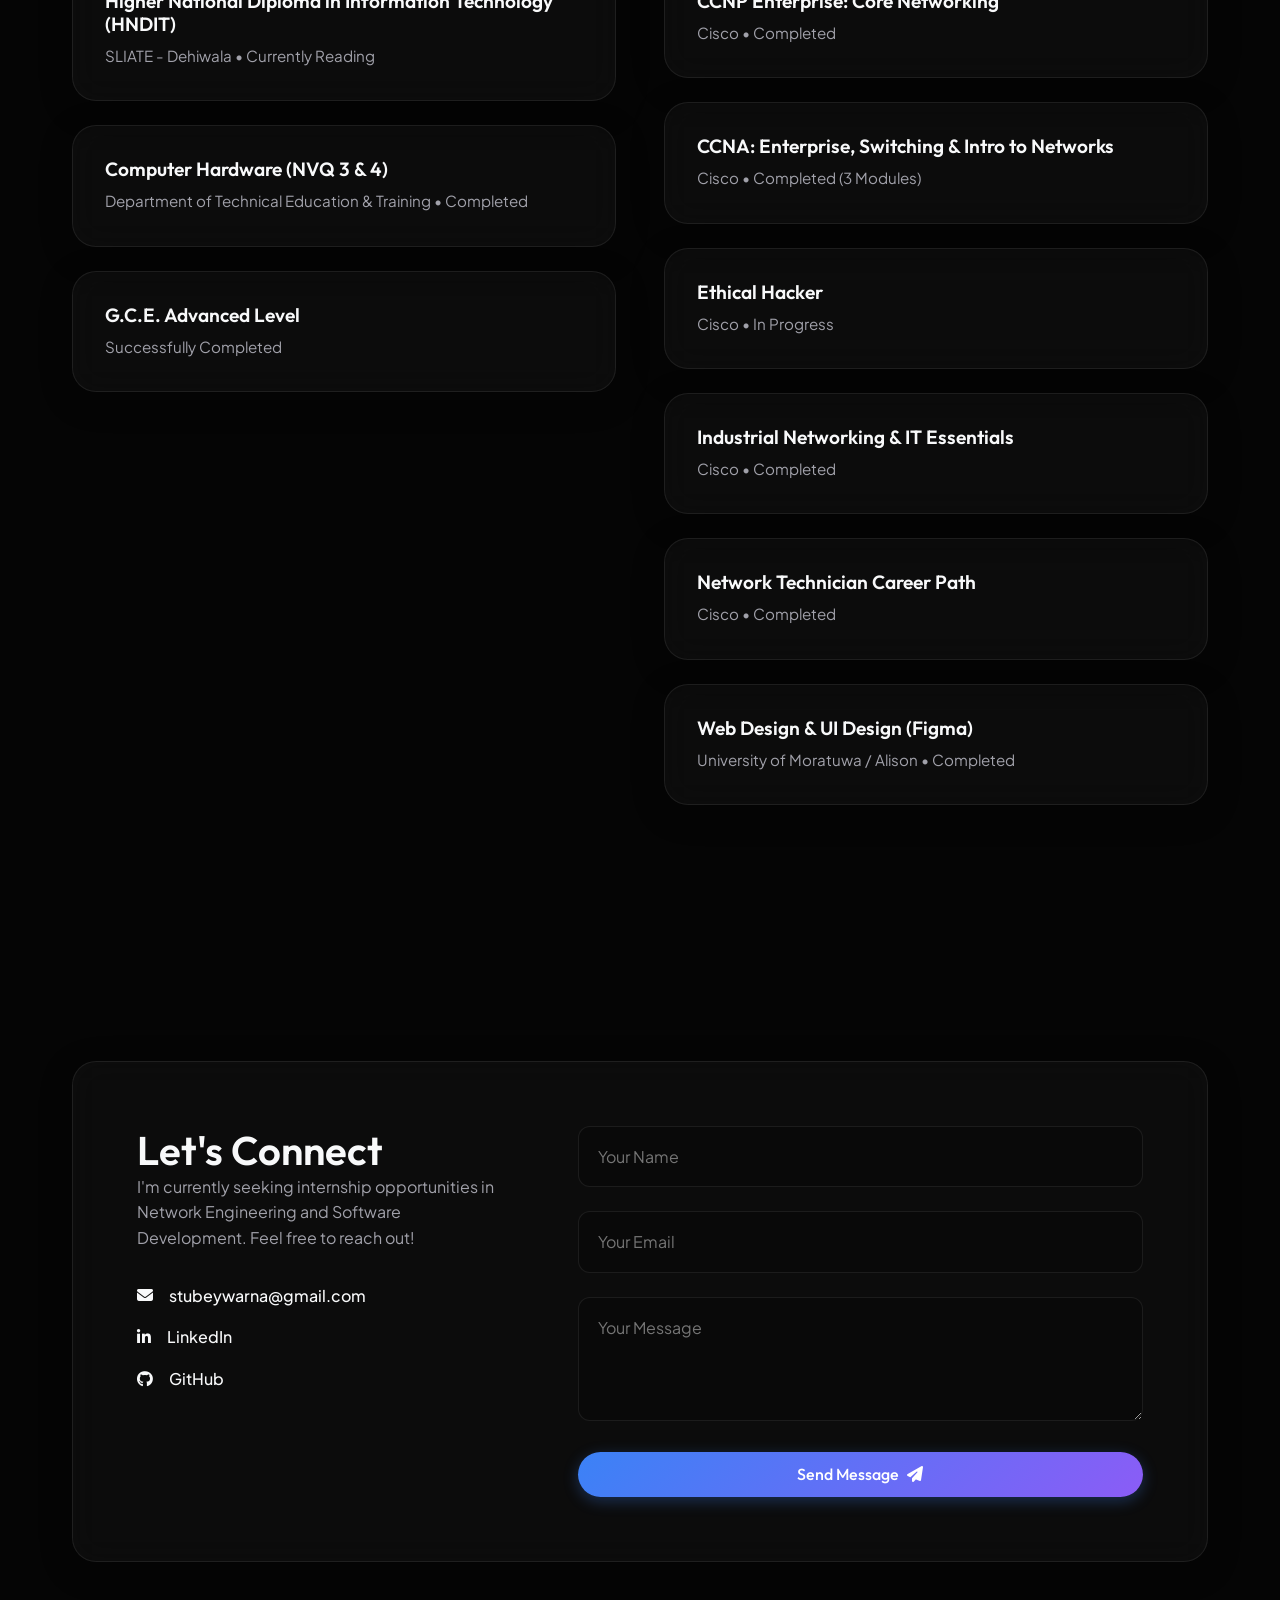
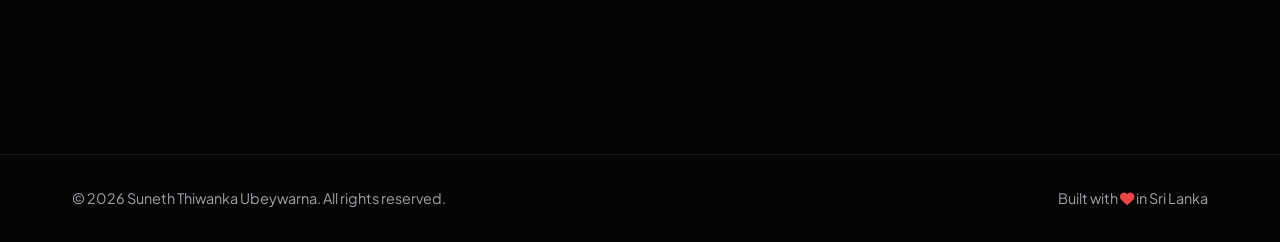
==== commit 73427595: "meta data added SEO startied" ====
--- a/index.html
+++ b/index.html
@@ -4,7 +4,32 @@
 <head>
   <meta charset="UTF-8" />
   <meta name="viewport" content="width=device-width, initial-scale=1.0" />
-  <title>Suneth Thiwanka | Network Engineer Intern</title>
+  <title>Suneth Thiwanka | Network Engineer Intern & Full-Stack Developer</title>
+  <meta name="description"
+    content="Portfolio of Suneth Thiwanka Ubeywarna, a Network Engineer Intern and Full-Stack Developer. Specialized in Cisco networking, Spring Boot, and modern web technologies. Currently studying at SLIATE - Dehiwala." />
+  <meta name="keywords"
+    content="Suneth Thiwanka, Suneth Thivanka, S T Ubeywarna,STUbeywarna,STU,Network Engineer Intern, Full-Stack Developer, Portfolio, SLIATE Dehiwala, Cisco Certified, CCNP, CCNA, Spring Boot Developer Sri Lanka" />
+  <meta name="author" content="Suneth Thiwanka Ubeywarna" />
+  <meta name="robots" content="index, follow" />
+
+  <!-- Open Graph / Facebook -->
+  <meta property="og:type" content="website" />
+  <meta property="og:url" content="https://suneththivanka128.github.io/" />
+  <meta property="og:title" content="Suneth Thiwanka | Network Engineer Intern & Full-Stack Developer" />
+  <meta property="og:description"
+    content="Explore the portfolio of Suneth Thiwanka, showcasing projects in network infrastructure and software development." />
+  <meta property="og:image" content="https://suneththivanka128.github.io/img01.jpg" />
+
+  <!-- Twitter -->
+  <meta property="twitter:card" content="summary_large_image" />
+  <meta property="twitter:url" content="https://suneththivanka128.github.io/" />
+  <meta property="twitter:title" content="Suneth Thiwanka | Network Engineer Intern & Full-Stack Developer" />
+  <meta property="twitter:description"
+    content="Explore the portfolio of Suneth Thiwanka, showcasing projects in network infrastructure and software development." />
+  <meta property="twitter:image" content="https://suneththivanka128.github.io/img01.jpg" />
+
+  <!-- Canonical Link -->
+  <link rel="canonical" href="https://suneththivanka128.github.io/" />
 
   <!-- Modern Fonts -->
   <link rel="preconnect" href="https://fonts.googleapis.com">
